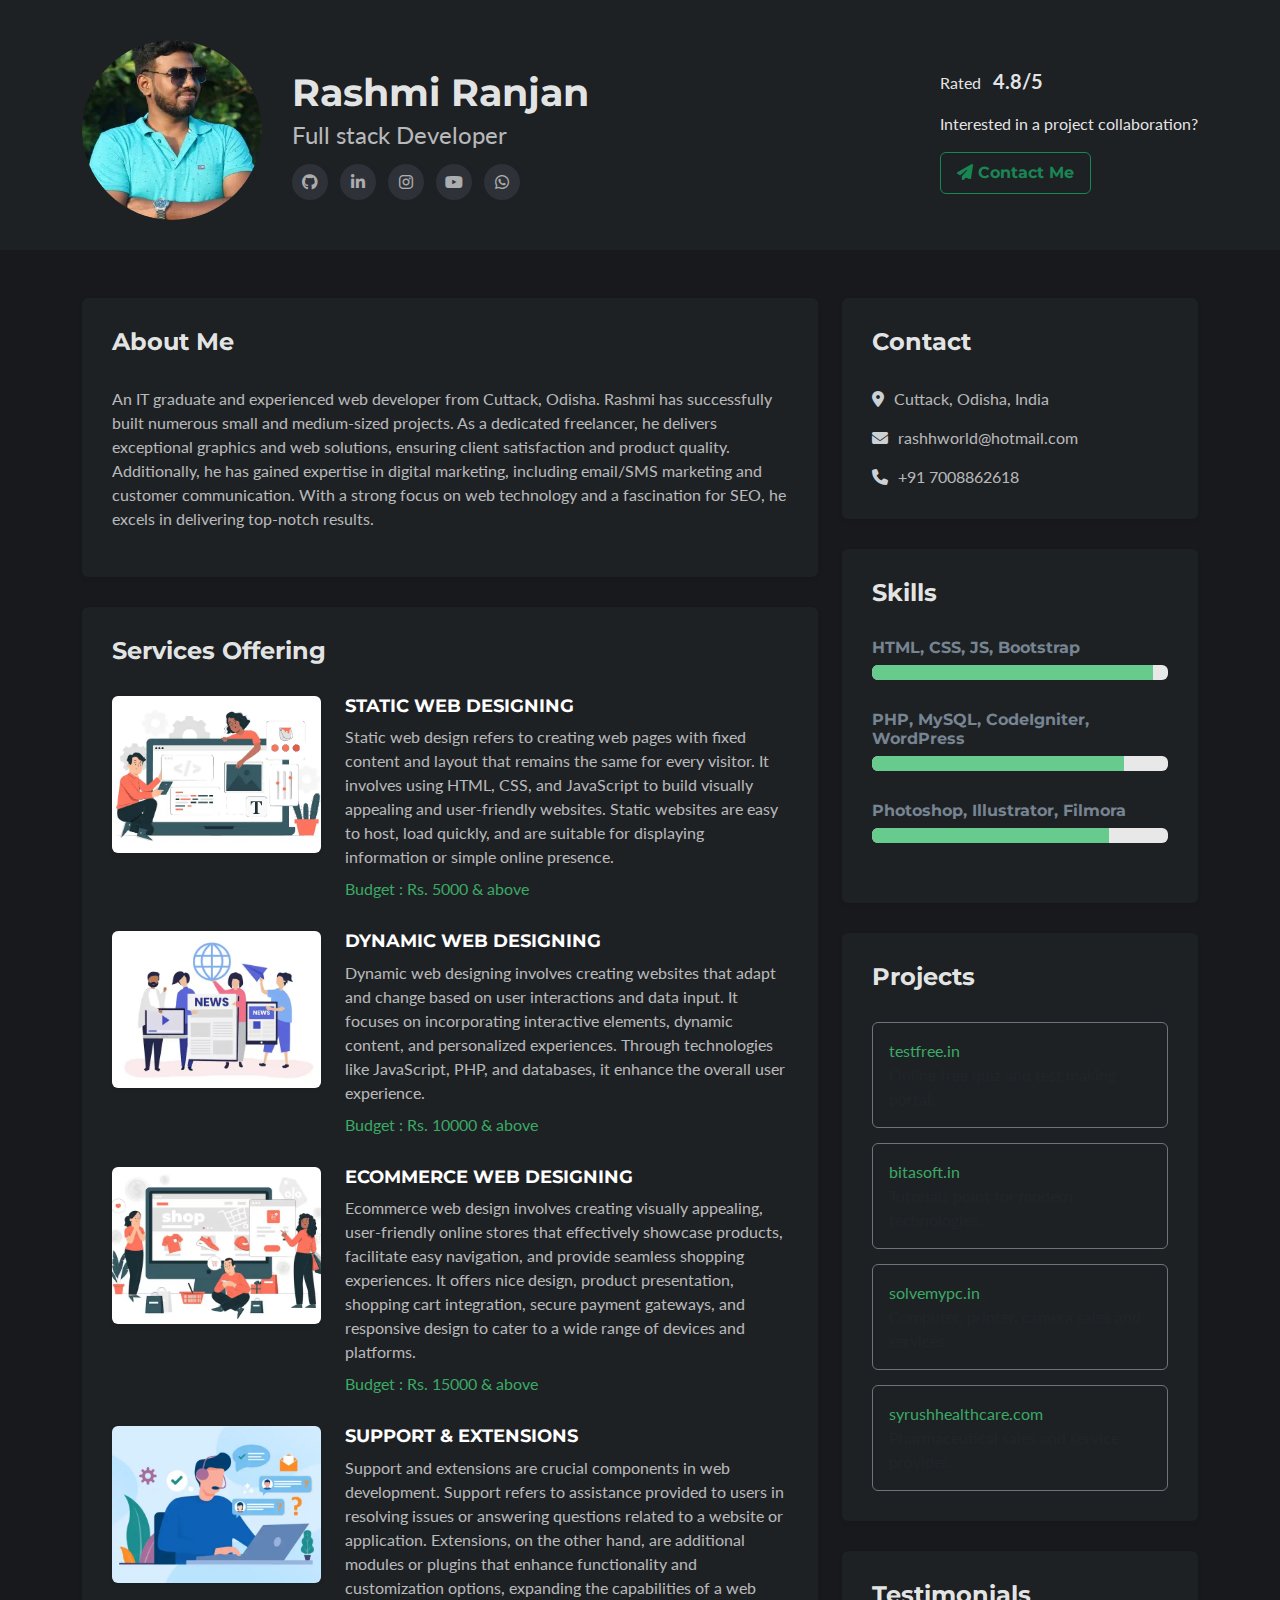
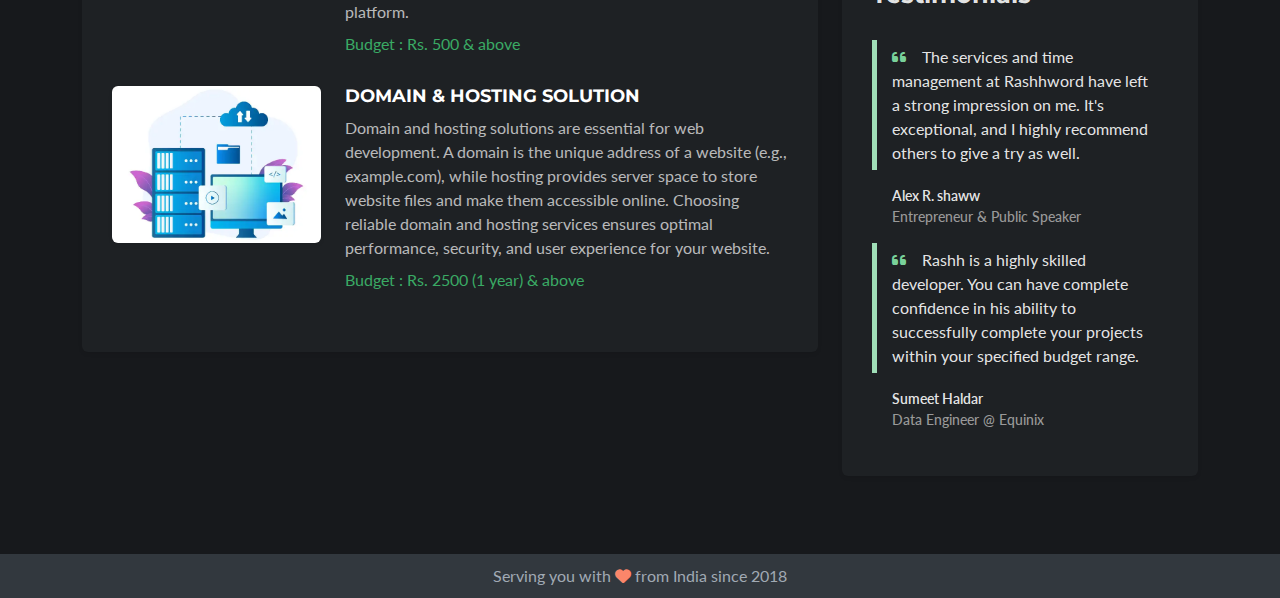
==== index.html @ 08036aea "Update index.html" ====
<!DOCTYPE html>
<html lang="en">

<head>
    <title>Rashh World - Unlock Your Digital Potential</title>
    <meta charset="UTF-8">
    <meta name="author" content="Rashh">
    <meta name="viewport" content="width=device-width, initial-scale=1.0">
    <meta name="keywords" content="Web designer in odisha, Web designer in cuttack. Web designer in bhubaneswar, Web developer in odisha, Web developer in cuttack. Web developer in bhubaneswar, static web design, dynamic web design, ecommerce web design, domain and hosting solution, professional web development in odisha, customized web design, responsive websites, ">
    <meta name="description" content="Looking for outstanding web services? Offering tailored solutions for static, dynamic, and e-commerce websites, along with tech support and domain & hosting solutions.">
    <meta name="robots" content="index, follow">

    <meta property="og:locale" content="en_US" />
    <meta property="og:type" content="website" />
    <meta property="og:site_name" content="Rashh World" />
    <meta property="og:url" content="https://rashhworld.github.io" />
    <meta property="og:title" content="Rashh World - Unlock Your Digital Potential" />
    <meta property="og:description" content="Looking for outstanding web services? Offering tailored solutions for static, dynamic, and e-commerce websites, along with tech support and domain & hosting solutions." />
    <meta property="og:image" content="https://rashhworld.github.io/assets/favicons/android-chrome-512x512.png" />

    <link rel="canonical" href="https://rashhworld.github.io/" />
    <link rel="apple-touch-icon" sizes="180x180" href="assets/favicons/apple-touch-icon.png">
    <link rel="icon" type="image/png" sizes="32x32" href="assets/favicons/favicon-32x32.png">
    <link rel="icon" type="image/png" sizes="16x16" href="assets/favicons/favicon-16x16.png">
    <link rel="manifest" href="assets/favicons/site.webmanifest">
    <link rel="mask-icon" href="assets/favicons/safari-pinned-tab.svg" color="#5bbad5">
    <link rel="shortcut icon" href="assets/favicons/favicon.ico">
    <meta name="msapplication-TileColor" content="#da532c">
    <meta name="msapplication-config" content="assets/favicons/browserconfig.xml">
    <meta name="theme-color" content="#ffffff">

    <link rel="stylesheet" href="https://cdnjs.cloudflare.com/ajax/libs/bootstrap/5.2.0/css/bootstrap.min.css">
    <link rel="stylesheet" href="https://cdnjs.cloudflare.com/ajax/libs/font-awesome/6.4.0/css/all.min.css">
    <link rel="stylesheet" href="assets/css/styles.css">

    <script type="application/ld+json">
    {
      "@context": "https://schema.org/",
      "@type": "WebSite",
      "name": "Rashh World",
      "url": "https://rashhworld.github.io/"
    }
    </script>
    
    <script async src="https://www.googletagmanager.com/gtag/js?id=G-9EPH3YQQ34"></script>
    <script>
      window.dataLayer = window.dataLayer || [];
      function gtag(){dataLayer.push(arguments);}
      gtag('js', new Date());
    
      gtag('config', 'G-9EPH3YQQ34');
    </script>
</head>

<body data-theme="dark">
    <header class="header">
        <div class="container">
            <div class="row align-items-center">
                <div class="col">
                    <img class="profile-image img-fluid float-start rounded-circle" src="assets/images/profile.webp" alt="profile image" />
                    <div class="profile-content">
                        <h1 class="name">Rashmi Ranjan</h1>
                        <h2 class="desc">Full stack Developer</h2>
                        <ul class="social list-inline">
                            <li class="list-inline-item">
                                <a href="https://bit.ly/3FDjwwx" target="_blank"><i class="fa-brands fa-github"></i></a>
                            </li>
                            <li class="list-inline-item">
                                <a href="https://bit.ly/3XR5TSH" target="_blank"><i class="fa-brands fa-linkedin-in"></i></a>
                            </li>
                            <li class="list-inline-item">
                                <a href="https://bit.ly/3D7LkYO" target="_blank"><i class="fa-brands fa-instagram"></i></a>
                            </li>
                            <li class="list-inline-item">
                                <a href="https://bit.ly/44Dxed4" target="_blank"><i class="fa-brands fa-youtube"></i></a>
                            </li>
                            <li class="list-inline-item">
                                <a href="https://bit.ly/43kzJQu" target="_blank"><i class="fa-brands fa-whatsapp"></i></a>
                            </li>
                        </ul>
                    </div>
                </div>
                <div class="col-12 col-md-auto">
                    <p>Rated <span class="fs-5 ps-2 fw-bold">4.8/5</span></p>
                    <p>Interested in a project collaboration?</p>
                    <a class="btn btn-outline-success" href="https://bit.ly/43kzJQu" target="_blank"><i class="fa-solid fa-paper-plane"></i> Contact Me</a>
                </div>
            </div>
        </div>
    </header>

    <div class="container sections-wrapper py-5">
        <div class="row">
            <div class="primary col-lg-8 col-12">
                <section class="about section">
                    <div class="section-inner shadow-sm rounded">
                        <h2 class="heading">About Me</h2>
                        <div class="content">
                            <p>An IT graduate and experienced web developer from Cuttack, Odisha. Rashmi has successfully built numerous small and medium-sized projects. As a dedicated freelancer, he delivers exceptional graphics and web solutions, ensuring client satisfaction and product quality. Additionally, he has gained expertise in digital marketing, including email/SMS marketing and customer communication. With a strong focus on web technology and a fascination for SEO, he excels in delivering top-notch results.</p>
                        </div>
                    </div>
                </section>

                <section class="latest section">
                    <div class="section-inner shadow-sm rounded">
                        <h2 class="heading">Services Offering</h2>
                        <div class="content">
                            <div class="item row">
                                <div class="col-md-4 col-12">
                                    <img class="img-fluid project-image rounded shadow-sm" src="assets/images/services/static.webp" alt="STATIC WEB DESIGNING" />
                                </div>
                                <div class="desc col-md-8 col-12">
                                    <h3 class="title">STATIC WEB DESIGNING</h3>
                                    <p class="mb-2">Static web design refers to creating web pages with fixed content and layout that remains the same for every visitor. It involves using HTML, CSS, and JavaScript to build visually appealing and user-friendly websites. Static websites are easy to host, load quickly, and are suitable for displaying information or simple online presence.</p>
                                    <span class="price">Budget : Rs. 5000 & above</span>
                                </div>
                            </div>
                            <div class="item row">
                                <div class="col-md-4 col-12">
                                    <img class="img-fluid project-image rounded shadow-sm" src="assets/images/services/dynamic.webp" alt="DYNAMIC WEB DESIGNING" />
                                </div>
                                <div class="desc col-md-8 col-12">
                                    <h3 class="title">DYNAMIC WEB DESIGNING</h3>
                                    <p class="mb-2">Dynamic web designing involves creating websites that adapt and change based on user interactions and data input. It focuses on incorporating interactive elements, dynamic content, and personalized experiences. Through technologies like JavaScript, PHP, and databases, it enhance the overall user experience.</p>
                                    <span class="price">Budget : Rs. 10000 & above</span>
                                </div>
                            </div>
                            <div class="item row">
                                <div class="col-md-4 col-12">
                                    <img class="img-fluid project-image rounded shadow-sm" src="assets/images/services/ecommerce.webp" alt="ECOMMERCE WEB DESIGNING" />
                                </div>
                                <div class="desc col-md-8 col-12">
                                    <h3 class="title">ECOMMERCE WEB DESIGNING</h3>
                                    <p class="mb-2">Ecommerce web design involves creating visually appealing, user-friendly online stores that effectively showcase products, facilitate easy navigation, and provide seamless shopping experiences. It offers nice design, product presentation, shopping cart integration, secure payment gateways, and responsive design to cater to a wide range of devices and platforms.</p>
                                    <span class="price">Budget : Rs. 15000 & above</span>
                                </div>
                            </div>
                            <div class="item row">
                                <div class="col-md-4 col-12">
                                    <img class="img-fluid project-image rounded shadow-sm" src="assets/images/services/support.webp" alt="SUPPORT & EXTENSIONS" />
                                </div>
                                <div class="desc col-md-8 col-12">
                                    <h3 class="title">SUPPORT & EXTENSIONS</h3>
                                    <p class="mb-2">Support and extensions are crucial components in web development. Support refers to assistance provided to users in resolving issues or answering questions related to a website or application. Extensions, on the other hand, are additional modules or plugins that enhance functionality and customization options, expanding the capabilities of a web platform.</p>
                                    <span class="price">Budget : Rs. 500 & above</span>
                                </div>
                            </div>
                            <div class="item row">
                                <div class="col-md-4 col-12">
                                    <img class="img-fluid project-image rounded shadow-sm" src="assets/images/services/hosting.webp" alt="DOMAIN & HOSTING SOLUTION" />
                                </div>
                                <div class="desc col-md-8 col-12">
                                    <h3 class="title">DOMAIN & HOSTING SOLUTION</h3>
                                    <p class="mb-2">Domain and hosting solutions are essential for web development. A domain is the unique address of a website (e.g., example.com), while hosting provides server space to store website files and make them accessible online. Choosing reliable domain and hosting services ensures optimal performance, security, and user experience for your website.</p>
                                    <span class="price">Budget : Rs. 2500 (1 year) & above</span>
                                </div>
                            </div>
                        </div>
                    </div>
                </section>
            </div>
            <div class="secondary col-lg-4 col-12">
                <aside class="info aside section">
                    <div class="section-inner shadow-sm rounded">
                        <h2 class="heading">Contact</h2>
                        <div class="content">
                            <ul class="list-unstyled">
                                <li><i class="fa-solid fa-location-dot"></i>Cuttack, Odisha, India</li>
                                <li><i class="fa-solid fa-envelope"></i>rashhworld@hotmail.com</li>
                                <li><i class="fa-solid fa-phone"></i>+91 7008862618</li>
                            </ul>
                        </div>
                    </div>
                </aside>
                <aside class="skills aside section">
                    <div class="section-inner shadow-sm rounded">
                        <h2 class="heading">Skills</h2>
                        <div class="content">
                            <div class="skillset">
                                <div class="item">
                                    <h3 class="level-title">HTML, CSS, JS, Bootstrap</h3>
                                    <div class="level-bar progress">
                                        <div class="progress-bar level-bar-inner" role="progressbar" style="width: 95%" aria-valuenow="96" aria-valuemin="0" aria-valuemax="96"></div>
                                    </div>
                                </div>
                                <div class="item">
                                    <h3 class="level-title">PHP, MySQL, CodeIgniter, WordPress</h3>
                                    <div class="level-bar progress">
                                        <div class="progress-bar level-bar-inner" role="progressbar" style="width: 85%" aria-valuenow="94" aria-valuemin="0" aria-valuemax="94"></div>
                                    </div>
                                </div>
                                <div class="item">
                                    <h3 class="level-title">Photoshop, Illustrator, Filmora</h3>
                                    <div class="level-bar progress">
                                        <div class="progress-bar level-bar-inner" role="progressbar" style="width: 80%" aria-valuenow="94" aria-valuemin="0" aria-valuemax="94"></div>
                                    </div>
                                </div>
                            </div>
                        </div>
                    </div>
                </aside>
                <aside class="info aside section">
                    <div class="section-inner shadow-sm rounded">
                        <h2 class="heading">Projects</h2>
                        <div class="content">
                            <ul class="list-unstyled">
                                <li>
                                    <div class="card bg-transparent border-secondary">
                                        <div class="card-body">
                                            <a href="https://testfree.in/" target="_blank">testfree.in</a><br>Online free quiz and test making portal.
                                        </div>
                                    </div>
                                </li>
                                <li>
                                    <div class="card bg-transparent border-secondary">
                                        <div class="card-body">
                                            <a href="https://bitasoft.in/" target="_blank">bitasoft.in</a><br>Tutorials point for modern technologies.
                                        </div>
                                    </div>
                                </li>
                                <li>
                                    <div class="card bg-transparent border-secondary">
                                        <div class="card-body">
                                            <a href="https://solvemypc.in/" target="_blank">solvemypc.in</a><br>Computer, printer, camera sales and services.
                                        </div>
                                    </div>
                                </li>
                                 <li>
                                    <div class="card bg-transparent border-secondary">
                                        <div class="card-body">
                                            <a href="https://syrushhealthcare.com/" target="_blank">syrushhealthcare.com</a><br>Pharmaceutical sales and service provider.
                                        </div>
                                    </div>
                                </li>
                            </ul>
                        </div>
                    </div>
                </aside>
                <aside class="testimonials aside section">
                    <div class="section-inner shadow-sm rounded">
                        <h2 class="heading">Testimonials</h2>
                        <div class="content">
                            <div class="item">
                                <blockquote class="quote">
                                    <p><i class="fa-solid fa-quote-left"></i>The services and time management at Rashhword have left a strong impression on me. It's exceptional, and I highly recommend others to give a try as well.</p>
                                </blockquote>
                                <p class="source"><span class="name">Alex R. shaww</span><br /><span class="title">Entrepreneur & Public Speaker</span></p>
                            </div>
                        </div>
                        <div class="content">
                            <div class="item">
                                <blockquote class="quote">
                                    <p><i class="fa-solid fa-quote-left"></i>Rashh is a highly skilled developer. You can have complete confidence in his ability to successfully complete your projects within your specified budget range.</p>
                                </blockquote>
                                <p class="source"><span class="name">Sumeet Haldar</span><br /><span class="title">Data Engineer @ Equinix</span></p>
                            </div>
                        </div>
                    </div>
                </aside>
            </div>
        </div>
    </div>

    <footer class="footer">
        <div class="container text-center">
            <span class="copyright">Serving you with <i class="fa-solid fa-heart"></i> from India since 2018</span>
        </div>
    </footer>

    <script type="text/javascript" src="https://cdnjs.cloudflare.com/ajax/libs/bootstrap/5.2.0/js/bootstrap.min.js"></script>
</body>

</html>
---- assets/css/styles.css ----
@import url('https://fonts.googleapis.com/css?family=Lato:300,400,300italic,400italic');
@import url('https://fonts.googleapis.com/css?family=Montserrat:400,700');

body {
  font-family: 'Lato', arial, sans-serif;
  color: #434343;
  background: #DAE3E7;
  font-size: 16px;
  -webkit-font-smoothing: antialiased;
  -moz-osx-font-smoothing: grayscale;
}

h1, h2, h3, h4, h5, h6 {
  font-family: 'Montserrat', sans-serif;
  font-weight: 700;
  color: #778492;
}

a {
  color: #3AAA64;
  -webkit-transition: all 0.4s ease-in-out;
  -moz-transition: all 0.4s ease-in-out;
  -ms-transition: all 0.4s ease-in-out;
  -o-transition: all 0.4s ease-in-out;
  text-decoration: none !important;
}

a:hover {
  text-decoration: underline;
  color: #2d844e;
}

a:focus {
  text-decoration: none;
}

.btn, a.btn {
  -webkit-transition: all 0.4s ease-in-out;
  -moz-transition: all 0.4s ease-in-out;
  -ms-transition: all 0.4s ease-in-out;
  -o-transition: all 0.4s ease-in-out;
  font-family: 'Montserrat', arial, sans-serif;
  padding: 8px 16px;
  font-weight: bold;
}

.btn .svg-inline--fa, a.btn .svg-inline--fa {
  margin-right: 5px;
  position: relative;
  top: -2px;
}

.btn:hover, a.btn:hover {
  text-decoration: none;
}

.btn:focus, a.btn:focus {
  color: #fff;
  box-shadow: none;
}

a.btn-cta-primary, .btn-cta-primary {
  background: #54ba4e;
  border: 1px solid #54ba4e;
  color: #fff;
  font-weight: 600;
  text-transform: uppercase;
}

a.btn-cta-primary:hover, .btn-cta-primary:hover {
  background: #49ac43;
  border: 1px solid #49ac43;
  color: #fff;
}

a.btn-cta-secondary, .btn-cta-secondary {
  background: #479FC8;
  border: 1px solid #479FC8;
  color: #fff;
  font-weight: 600;
  text-transform: uppercase;
}

a.btn-cta-secondary:hover, a.btn-cta-secondary:not(:disabled):not(.disabled):active:focus, .btn-cta-secondary:hover, .btn-cta-secondary:not(:disabled):not(.disabled):active:focus {
  background: #3893bd;
  border: 1px solid #3893bd;
  color: #fff;
  box-shadow: none;
}

.text-highlight {
  color: #32383e;
}

.badge-theme {
  background: #3AAA64;
  font-size: 12px;
  color: #fff;
  border-radius: 2px;
  -moz-background-clip: padding;
  -webkit-background-clip: padding-box;
  background-clip: padding-box;
}

a.dotted-link {
  border-bottom: 1px dotted #778492;
  color: #778492;
}

a.dotted-link:hover {
  text-decoration: none;
  color: #49515a;
}

/* ======= Header ======= */
.header {
  padding: 30px 0;
  background: #f5f5f5;
  border-top: 10px solid #778492;
}

.header .btn {
  font-weight: bold;
}

.header .profile-image {
  margin-right: 30px;
}

.header .profile-content .name {
  color: #49515a;
  font-size: 38px;
  margin-bottom: 5px;
  margin-top: 30px;
}

.header .profile-content .desc {
  color: #778492;
  font-family: "Lato", arial, sans-serif;
  font-weight: 400;
  font-size: 24px;
  margin-top: 0;
  margin-bottom: 15px;
}

.header .profile-content .social a {
  background: #b0b7bf;
  width: 36px;
  height: 36px;
  display: flex;
  justify-content: center;
  align-items: center;
  border-radius: 50%;
  -moz-background-clip: padding;
  -webkit-background-clip: padding-box;
  background-clip: padding-box;
  color: #fff;
  text-align: center;
}

.header .profile-content .social a:hover {
  background: #778492;
}

.header .profile-content .social a .svg-inline--fa {
  font-size: 20px;
  margin-top: 8px;
}

/* ======= Sections======= */
.section {
  margin-bottom: 30px;
}

.section .section-inner {
  background: #fff;
  padding: 30px;
}

.section .heading {
  margin-top: 0;
  margin-bottom: 30px;
  color: #545e69;
  font-size: 24px;
}

.section .content .more-link .svg-inline--fa {
  margin-right: 5px;
  font-size: 14px;
  position: relative;
  top: -2px;
}

/* About Section */
/* Latest Section */
.latest .item {
  margin-bottom: 30px;
}

.latest .item .title {
  font-size: 18px;
  margin-top: 0;
  color: #fff;
}

.latest .item .price {
  color: #3AAA64;
}

.latest .item .title .label {
  margin-left: 5px;
  font-size: 12px;
}

.latest .divider {
  margin-bottom: 60px;
}

.latest .featured {
  margin-bottom: 60px;
}

.latest .featured .title {
  font-size: 20px;
  margin-bottom: 5px;
  font-size: 20px;
}

.latest .featured .summary {
  margin-bottom: 30px;
  color: #778492;
}

.latest .featured img {
  margin-bottom: 30px;
}

.latest .featured .desc {
  margin-bottom: 30px;
}

.latest .has-ribbon {
  position: relative;
  display: inline-block;
}

.latest .has-ribbon .text {
  background: #3AAA64;
  color: #fff;
}

.latest .has-ribbon .ribbon {
  position: absolute;
  top: -4px;
  right: -4px;
  width: 110px;
  height: 110px;
  overflow: hidden;
}

.latest .has-ribbon .ribbon .text {
  font-family: 'Montserrat', sans-serif;
  position: relative;
  left: -8px;
  top: 18px;
  width: 158px;
  padding: 10px 10px;
  font-size: 15px;
  font-weight: bold;
  text-align: center;
  text-transform: uppercase;
  color: #fff;
  background-color: #479FC8;
  -webkit-transform: rotate(45deg) translate3d(0, 0, 0);
  -moz-transform: rotate(45deg) translate3d(0, 0, 0);
  -ms-transform: rotate(45deg) translate3d(0, 0, 0);
  -o-transform: rotate(45deg) translate3d(0, 0, 0);
}

.latest .has-ribbon .ribbon .text:before, .latest .has-ribbon .ribbon .text:after {
  content: '';
  position: absolute;
  bottom: -5px;
  border-top: 5px solid #276582;
  border-left: 5px solid transparent;
  border-right: 5px solid transparent;
}

.latest .has-ribbon .ribbon .text:before {
  left: 0;
}

.latest .has-ribbon .ribbon .text:after {
  right: 0;
}

/* Projects Section */
.projects .item {
  margin-bottom: 30px;
}

.projects .item .title {
  font-size: 16px;
  margin-top: 0;
  margin-bottom: 5px;
  line-height: 1.5;
}

.projects .item .title a {
  color: #778492;
}

.projects .item .title a:hover {
  color: #5f6b77;
}

/* Work Section */
.experience .item {
  margin-bottom: 30px;
}

.experience .item .title {
  font-size: 16px;
  margin-top: 0;
  margin-bottom: 5px;
  line-height: 1.5;
}

.experience .item .title .place {
  color: #999;
  font-weight: normal;
}

.experience .item .title .place a {
  color: #999;
}

.experience .item .title .place a:hover {
  color: #666666;
}

.experience .item .title .year {
  color: #999;
  font-weight: normal;
}

/* Git section */
.github-graph {
  margin-bottom: 30px;
}

.github-graph .js-calendar-graph-svg {
  max-width: 100%;
}

.github-graph h2 {
  font-size: 18px;
}

.ghfeed {
  height: 500px;
}

.ghfeed,
.ghfeed *,
.ghfeed *:before,
.ghfeed *:after {
  box-sizing: content-box;
}

/* Info Section */
.info i {
  margin-right: 10px;
  color: #ccd1d6;
}

.info ul {
  margin-bottom: 0;
}

.info li {
  margin-bottom: 15px;
}

.info li:last-child {
  margin-bottom: 0;
}

/* Skills Section */
.skills .intro {
  margin-bottom: 30px;
}

.skills .skillset .item {
  margin-bottom: 30px;
}

.skills .skillset .level-title {
  font-size: 16px;
  position: relative;
  margin-top: 0;
  margin-bottom: 10;
}

.skills .skillset .level-title .level-label {
  color: #ccd1d6;
  font-size: 14px;
  font-weight: 400;
  font-family: "Lato", arial, sans-serif;
  position: absolute;
  right: 0;
  top: 0;
}

.skills .skillset .level-bar {
  height: 15px;
  background: #e8e8e8;
}

.skills .skillset .level-bar-inner {
  height: 15px;
  background: #66cb8c;
}

.skills .svg-inline--fa {
  margin-right: 3px;
  position: relative;
  top: 0;
}

/* Testimonials section */
.testimonials .item {
  margin-bottom: 30px;
}

.testimonials .item:last-child {
  margin-bottom: 0;
}

.testimonials .item .quote {
  color: #666;
  font-size: 16px;
  border-left: 5px solid #9fdeb7;
  padding: 5px 15px;
  margin-bottom: 15px;
}

.testimonials .item .quote p {
  margin-bottom: 0;
}

.testimonials .item .quote i {
  color: #79d19a;
  margin-right: 15px;
}

.testimonials .item .source {
  font-size: 14px;
  padding-left: 20px;
  font-weight: 500;
}

.testimonials .item .source .name {
  color: #939ea9;
  font-weight: 600;
}

.testimonials .item .source .title {
  color: #999;
}

/* Education section */
.education .item {
  margin-bottom: 30px;
}

.education .item:last-child {
  margin-bottom: 0;
}

.education .item .title {
  font-size: 16px;
  margin-top: 0;
}

.education .item .university {
  font-family: "Lato", arial, sans-serif;
  font-size: 13px;
  color: #999;
  font-weight: 600;
  padding-left: 25px;
}

.education .item .university .year {
  color: #b0b7bf;
  font-weight: 500;
}

/* Language Section */
.languages .item {
  margin-bottom: 15px;
}

.languages .item .title {
  color: #778492;
}

.languages .item .level {
  color: #999;
}

.languages .item:last-child {
  margin-bottom: 0;
}

.languages .item .svg-inline--fa {
  color: #79d19a;
}

/* Blog Section */
.blog .item {
  margin-bottom: 30px;
}

.blog .item .title {
  font-size: 18px;
  line-height: 1.3;
}

.blog .item .title a {
  color: #778492;
}

.blog .item .title a:hover {
  color: #5f6b77;
}

.blog .item p {
  margin-bottom: 5px;
}

.blog .item:last-child {
  margin-bottom: 0;
}

/* List section */
.list ul li {
  margin-bottom: 10px;
}

.list ul li .svg-inline--fa {
  margin-right: 5px;
}

.list ul li a {
  color: #778492;
}

.list ul li a:hover {
  color: #49515a;
}

/* Credits */
.credits ul li {
  margin-bottom: 10px;
}

.credits ul li .svg-inline--fa {
  margin-right: 5px;
  position: relative;
  top: -2px;
}

.credits ul li a {
  color: #778492;
}

.credits ul li a .svg-inline--fa {
  color: #b0b7bf;
}

.credits ul li a:hover {
  color: #49515a;
}

.credits .btn {
  margin-bottom: 15px;
}

.aside .subheading {
  font-size: 18px;
  color: #545e69;
}

/* ======= Footer ======= */
.footer {
  background: #32383e;
  color: #fff;
  padding: 10px 0;
}

.footer .copyright {
  color: #a1aab4;
}

.footer a {
  color: #fff;
}

.footer .fa-heart {
  color: #fb866a;
}

.dark-mode-switch {
  margin-bottom: 1rem;
}

.dark-mode-switch .form-switch {
  display: flex;
}

.dark-mode-switch label {
  font-size: 0.875rem;
  font-weight: bold;
}

.dark-mode-switch .form-switch .form-check-input {
  border-radius: 1em;
  border-color: #DAE3E7;
}

.dark-mode-switch .form-check-input:checked {
  background-color: #54ba4e;
  border-color: #54ba4e;
}

.dark-mode-switch .form-check-input:focus {
  box-shadow: none;
  border-color: #DAE3E7;
}

body[data-theme="dark"] {
  background: #17191c;
  /* Github Activity Dark Mode */
  /* Github activity */
}

body[data-theme="dark"] a:hover {
  color: #53c47d;
}

body[data-theme="dark"] a.btn:hover {
  color: #fff;
}

body[data-theme="dark"] .dark-mode-switch .form-check-input:focus {
  border-color: #54ba4e;
}

body[data-theme="dark"] .header {
  background: #1e2124;
  color: rgba(255, 255, 255, 0.9);
  border-top-color: #1e2124;
}

body[data-theme="dark"] .header .profile-content .name {
  color: rgba(255, 255, 255, 0.9);
}

body[data-theme="dark"] .header .profile-content .desc {
  color: rgba(255, 255, 255, 0.7);
}

body[data-theme="dark"] .header .profile-content .social a {
  background: #2e3238;
  color: rgba(230, 230, 230, 0.7);
}

body[data-theme="dark"] .header .profile-content .social a:hover {
  color: rgba(255, 255, 255, 0.9);
}

body[data-theme="dark"] .section .section-inner {
  background: #1e2124;
  color: rgba(255, 255, 255, 0.7);
}

body[data-theme="dark"] .section .heading {
  color: rgba(255, 255, 255, 0.9);
}

body[data-theme="dark"] .experience .item .title {
  color: rgba(255, 255, 255, 0.9);
}

body[data-theme="dark"] .testimonials .item .quote {
  color: rgba(255, 255, 255, 0.9);
}

body[data-theme="dark"] .latest .item .title a, body[data-theme="dark"] .projects .item .title a, body[data-theme="dark"] .blog .item .title a {
  color: rgba(255, 255, 255, 0.9);
}

body[data-theme="dark"] .latest .item .title a:hover, body[data-theme="dark"] .projects .item .title a:hover, body[data-theme="dark"] .blog .item .title a:hover {
  color: #fff;
}

body[data-theme="dark"] .testimonials .item .source .name {
  color: rgba(255, 255, 255, 0.9);
}

body[data-theme="dark"] .education .item .title {
  color: rgba(255, 255, 255, 0.9);
}

body[data-theme="dark"] .languages .item .title {
  color: rgba(255, 255, 255, 0.9);
}

body[data-theme="dark"] .list ul li a, body[data-theme="dark"] .credits ul li a {
  color: inherit;
}

body[data-theme="dark"] .experience .item .title .place a {
  color: rgba(255, 255, 255, 0.7);
}

body[data-theme="dark"] .experience .item .title .place a:hover {
  color: rgba(255, 255, 255, 0.9);
}

body[data-theme="dark"] .aside .subheading {
  color: rgba(255, 255, 255, 0.9);
}

body[data-theme="dark"] .gha-header, body[data-theme="dark"] .gha-footer, body[data-theme="dark"] .gha-feed {
  background: #17191c;
  border-color: rgba(255, 255, 255, 0.1);
  color: #3AAA64;
}

body[data-theme="dark"] .gha-feed a {
  color: #3AAA64;
}

body[data-theme="dark"] .gha-header > .gha-github-icon,
body[data-theme="dark"] .gha-header > .gha-user-info > a,
body[data-theme="dark"] .gha-header > .gha-user-info > p > a {
  color: rgba(255, 255, 255, 0.9);
}

body[data-theme="dark"] .gha-activity {
  border-color: #333;
}

body[data-theme="dark"] .gha-gravatar img {
  border: 3px solid #333;
  box-shadow: 0 0 0 #ccc;
}

body[data-theme="dark"] .gha-message-merge {
  background: #2e3238;
}

body[data-theme="dark"] .gha-feed small {
  color: rgba(255, 255, 255, 0.7);
}

body[data-theme="dark"] .github-graph {
  background: #17191c;
}

body[data-theme="dark"] .contrib-number {
  color: rgba(255, 255, 255, 0.9);
}

body[data-theme="dark"] .border, body[data-theme="dark"] .contrib-column {
  border: 1px solid rgba(255, 255, 255, 0.1) !important;
}

body[data-theme="dark"] .text-muted {
  color: rgba(255, 255, 255, 0.6);
}

@media (max-width: 767.98px) {
  .header {
    text-align: center;
  }
  .header .profile-image {
    float: none !important;
    margin: 0 auto;
  }
  .header .profile-content {
    float: none !important;
    text-align: center;
  }
  .header .btn {
    margin-top: 30px;
    float: none !important;
  }
  .project-image {
    margin-bottom: 15px;
  }
}

@media (min-width: 1400px) {
  .container {
    width: 1360px;
    max-width: inherit;
  }
}
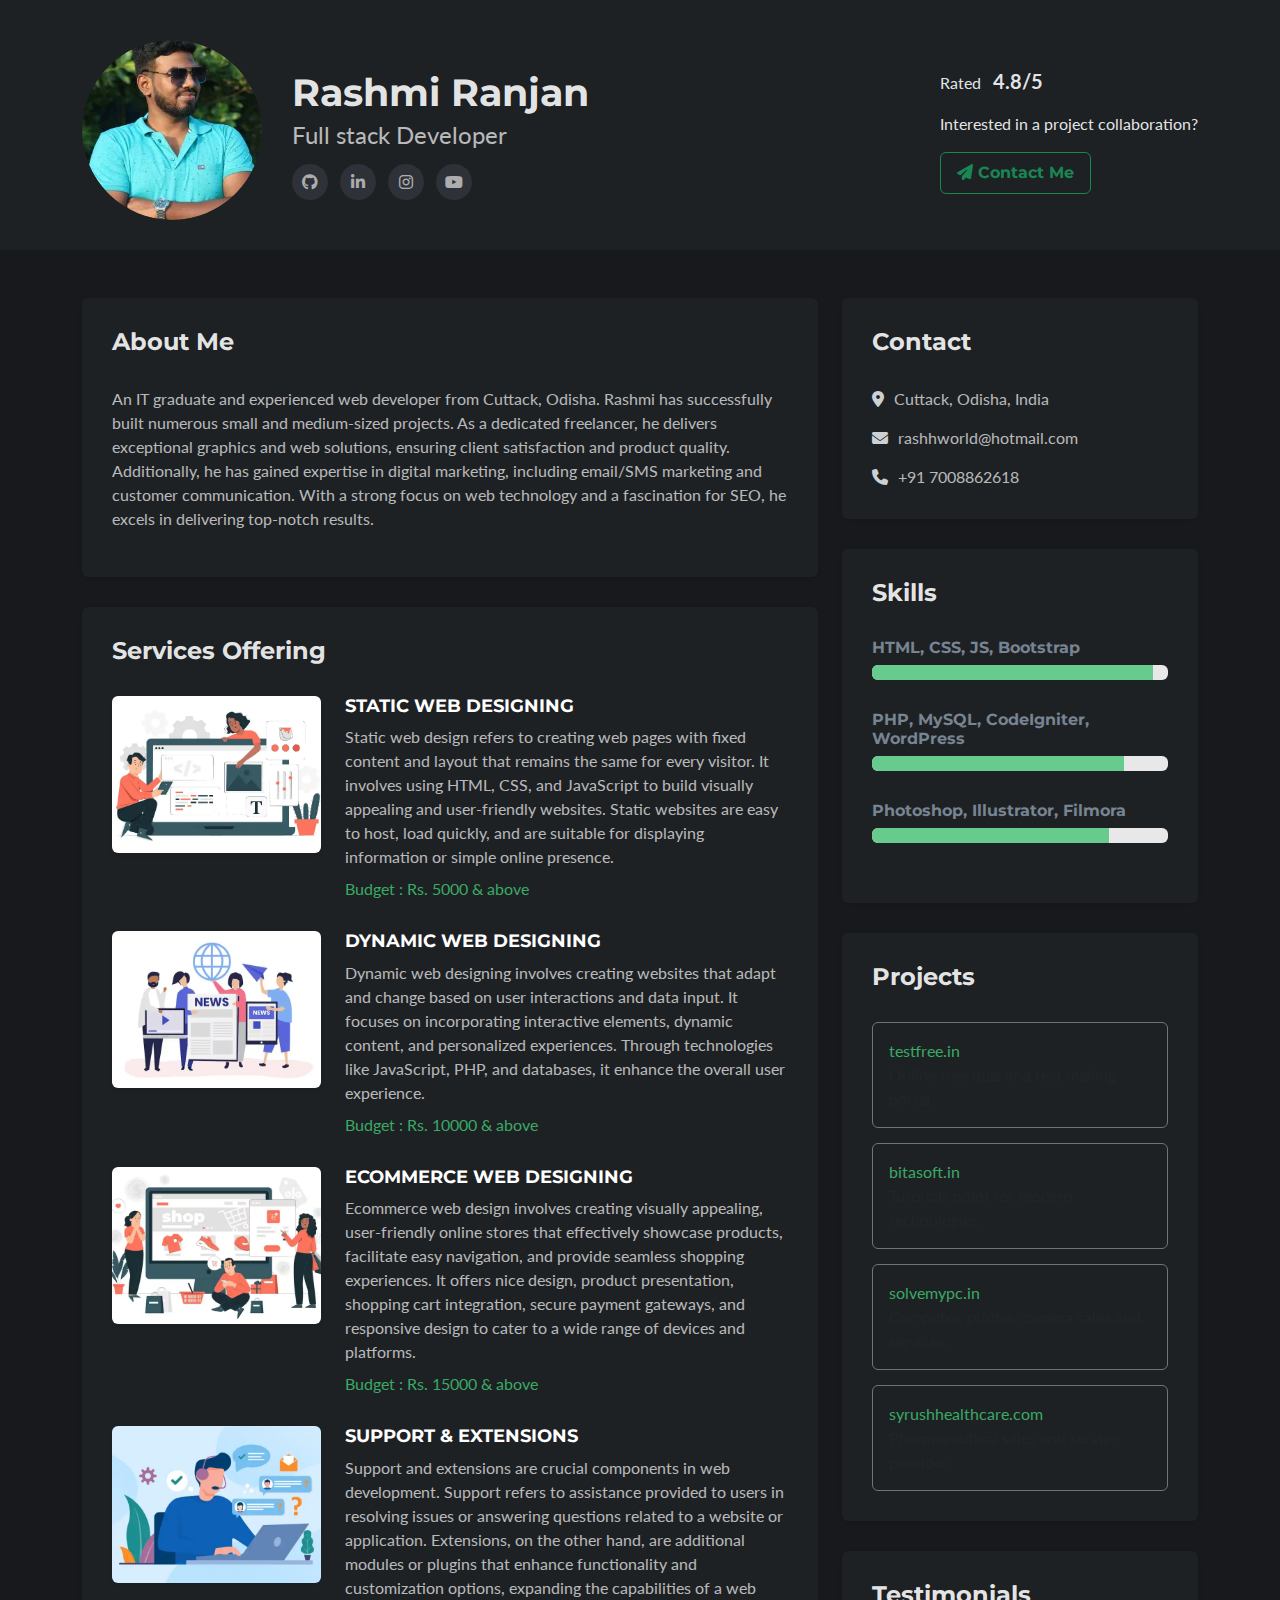
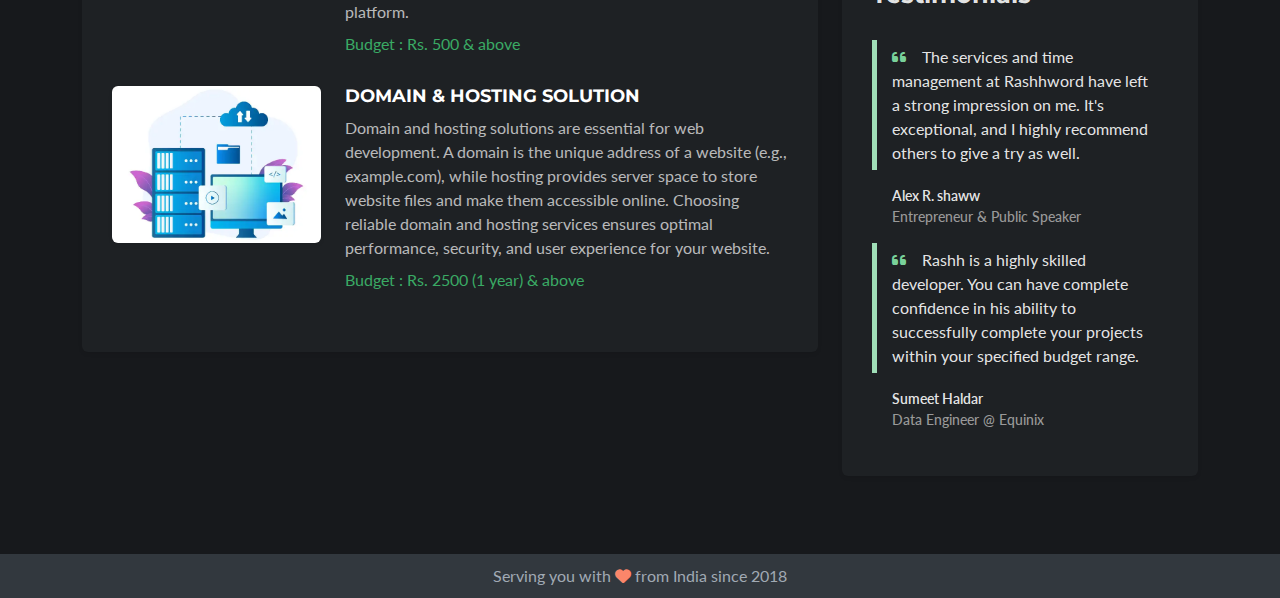
==== commit 3bd3215d: "Update index.html" ====
--- a/index.html
+++ b/index.html
@@ -74,9 +74,9 @@
                             <li class="list-inline-item">
                                 <a href="https://bit.ly/44Dxed4" target="_blank"><i class="fa-brands fa-youtube"></i></a>
                             </li>
-                            <li class="list-inline-item">
+<!--                             <li class="list-inline-item">
                                 <a href="https://bit.ly/43kzJQu" target="_blank"><i class="fa-brands fa-whatsapp"></i></a>
-                            </li>
+                            </li> -->
                         </ul>
                     </div>
                 </div>
@@ -268,6 +268,13 @@
     </footer>
 
     <script type="text/javascript" src="https://cdnjs.cloudflare.com/ajax/libs/bootstrap/5.2.0/js/bootstrap.min.js"></script>
+    <script async src='https://d2mpatx37cqexb.cloudfront.net/delightchat-whatsapp-widget/embeds/embed.min.js'></script>
+    <script>
+      var wa_btnSetting = { "btnColor": "#16BE45", "ctaText": "Support", "cornerRadius": 40, "marginBottom": 20, "marginLeft": 20, "marginRight": 20, "btnPosition": "right", "whatsAppNumber": "917008862618", "welcomeMessage": "Feel free to share any questions, concerns, feedback, or anything else you'd like to discuss.", "zIndex": 999999, "btnColorScheme": "light" };
+      window.onload = () => {
+        _waEmbed(wa_btnSetting);
+      };
+    </script>
 </body>
 
 </html>
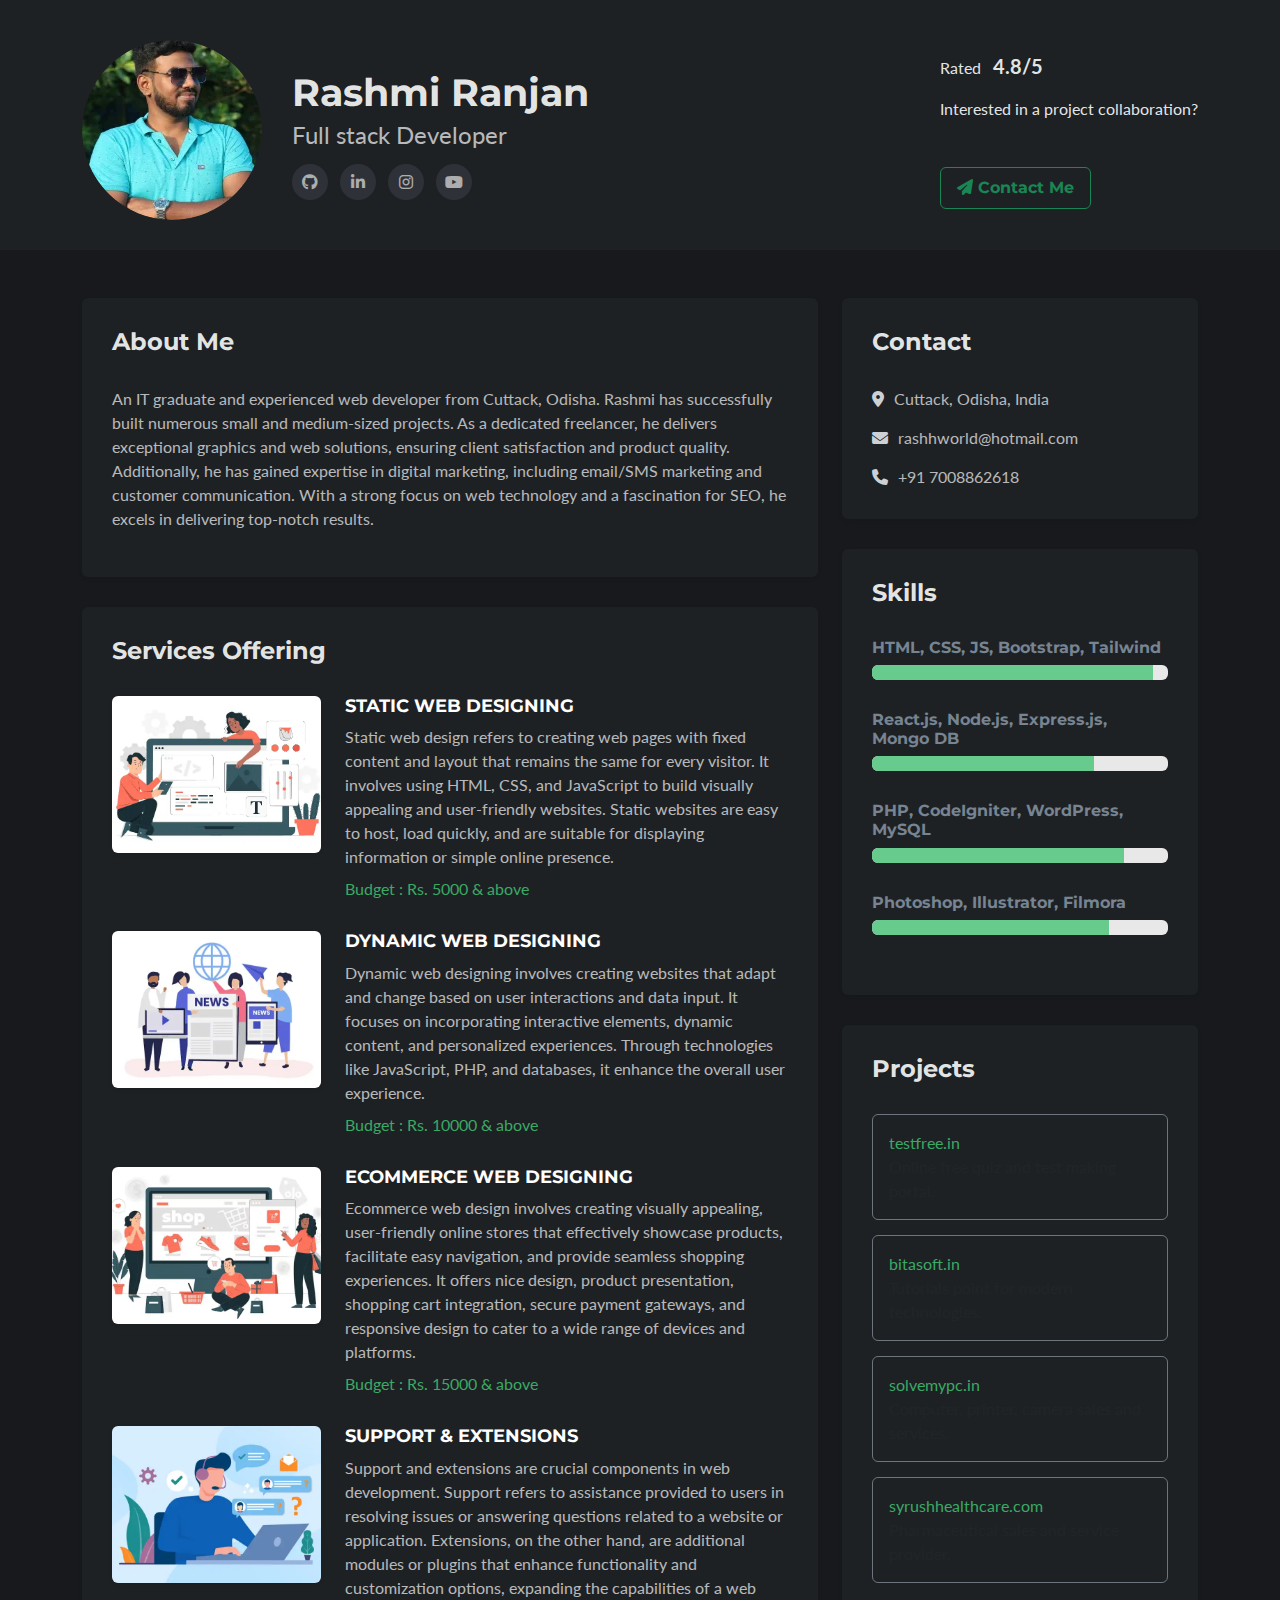
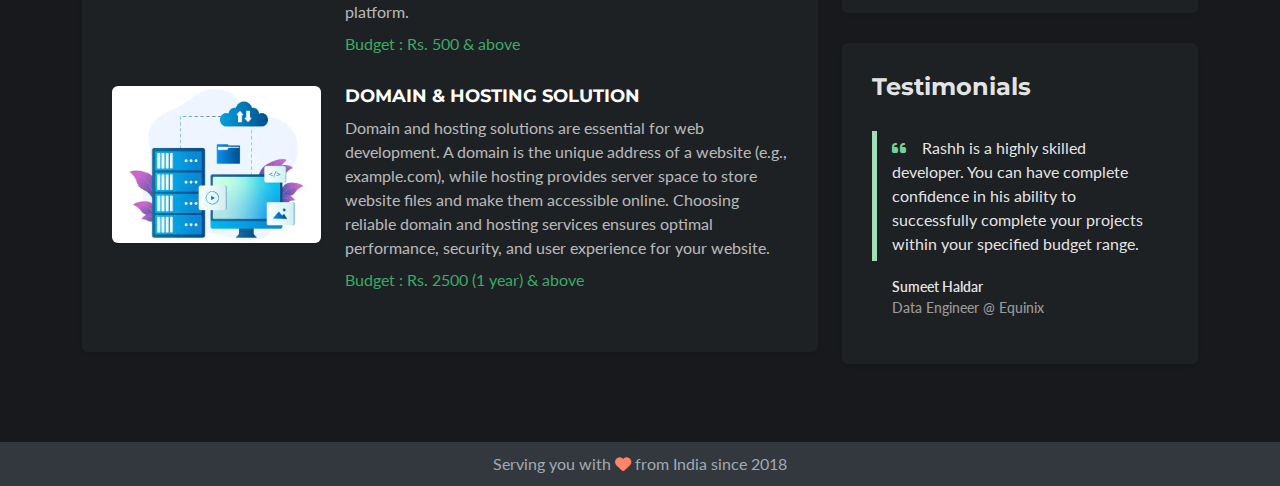
==== commit bdfb5e4f: "Update index.html" ====
--- a/index.html
+++ b/index.html
@@ -41,14 +41,14 @@
       "url": "https://rashhworld.github.io/"
     }
     </script>
-    
+
     <script async src="https://www.googletagmanager.com/gtag/js?id=G-9EPH3YQQ34"></script>
     <script>
-      window.dataLayer = window.dataLayer || [];
-      function gtag(){dataLayer.push(arguments);}
-      gtag('js', new Date());
-    
-      gtag('config', 'G-9EPH3YQQ34');
+        window.dataLayer = window.dataLayer || [];
+        function gtag() { dataLayer.push(arguments); }
+        gtag('js', new Date());
+
+        gtag('config', 'G-9EPH3YQQ34');
     </script>
 </head>
 
@@ -74,7 +74,7 @@
                             <li class="list-inline-item">
                                 <a href="https://bit.ly/44Dxed4" target="_blank"><i class="fa-brands fa-youtube"></i></a>
                             </li>
-<!--                             <li class="list-inline-item">
+                            <!-- <li class="list-inline-item">
                                 <a href="https://bit.ly/43kzJQu" target="_blank"><i class="fa-brands fa-whatsapp"></i></a>
                             </li> -->
                         </ul>
@@ -178,13 +178,19 @@
                         <div class="content">
                             <div class="skillset">
                                 <div class="item">
-                                    <h3 class="level-title">HTML, CSS, JS, Bootstrap</h3>
+                                    <h3 class="level-title">HTML, CSS, JS, Bootstrap, Tailwind</h3>
                                     <div class="level-bar progress">
                                         <div class="progress-bar level-bar-inner" role="progressbar" style="width: 95%" aria-valuenow="96" aria-valuemin="0" aria-valuemax="96"></div>
                                     </div>
                                 </div>
                                 <div class="item">
-                                    <h3 class="level-title">PHP, MySQL, CodeIgniter, WordPress</h3>
+                                    <h3 class="level-title">React.js, Node.js, Express.js, Mongo DB</h3>
+                                    <div class="level-bar progress">
+                                        <div class="progress-bar level-bar-inner" role="progressbar" style="width: 75%" aria-valuenow="94" aria-valuemin="0" aria-valuemax="94"></div>
+                                    </div>
+                                </div>
+                                <div class="item">
+                                    <h3 class="level-title">PHP, CodeIgniter, WordPress, MySQL</h3>
                                     <div class="level-bar progress">
                                         <div class="progress-bar level-bar-inner" role="progressbar" style="width: 85%" aria-valuenow="94" aria-valuemin="0" aria-valuemax="94"></div>
                                     </div>
@@ -225,7 +231,7 @@
                                         </div>
                                     </div>
                                 </li>
-                                 <li>
+                                <li>
                                     <div class="card bg-transparent border-secondary">
                                         <div class="card-body">
                                             <a href="https://syrushhealthcare.com/" target="_blank">syrushhealthcare.com</a><br>Pharmaceutical sales and service provider.
@@ -239,14 +245,6 @@
                 <aside class="testimonials aside section">
                     <div class="section-inner shadow-sm rounded">
                         <h2 class="heading">Testimonials</h2>
-                        <div class="content">
-                            <div class="item">
-                                <blockquote class="quote">
-                                    <p><i class="fa-solid fa-quote-left"></i>The services and time management at Rashhword have left a strong impression on me. It's exceptional, and I highly recommend others to give a try as well.</p>
-                                </blockquote>
-                                <p class="source"><span class="name">Alex R. shaww</span><br /><span class="title">Entrepreneur & Public Speaker</span></p>
-                            </div>
-                        </div>
                         <div class="content">
                             <div class="item">
                                 <blockquote class="quote">
@@ -270,10 +268,10 @@
     <script type="text/javascript" src="https://cdnjs.cloudflare.com/ajax/libs/bootstrap/5.2.0/js/bootstrap.min.js"></script>
     <script async src='https://d2mpatx37cqexb.cloudfront.net/delightchat-whatsapp-widget/embeds/embed.min.js'></script>
     <script>
-      var wa_btnSetting = { "btnColor": "#16BE45", "ctaText": "Support", "cornerRadius": 40, "marginBottom": 20, "marginLeft": 20, "marginRight": 20, "btnPosition": "right", "whatsAppNumber": "917008862618", "welcomeMessage": "Feel free to share any questions, concerns, feedback, or anything else you'd like to discuss.", "zIndex": 999999, "btnColorScheme": "light" };
-      window.onload = () => {
-        _waEmbed(wa_btnSetting);
-      };
+        var wa_btnSetting = { "btnColor": "#16BE45", "ctaText": "Support", "cornerRadius": 40, "marginBottom": 20, "marginLeft": 20, "marginRight": 20, "btnPosition": "right", "whatsAppNumber": "917008862618", "welcomeMessage": "Feel free to share any questions, concerns, feedback, or anything else you'd like to discuss.", "zIndex": 999999, "btnColorScheme": "light" };
+        window.onload = () => {
+            _waEmbed(wa_btnSetting);
+        };
     </script>
 </body>
 
--- a/assets/css/styles.css
+++ b/assets/css/styles.css
@@ -120,6 +120,7 @@
 }
 
 .header .btn {
+  margin-top: 30px;
   font-weight: bold;
 }
 
@@ -795,7 +796,6 @@
     text-align: center;
   }
   .header .btn {
-    margin-top: 30px;
     float: none !important;
   }
   .project-image {
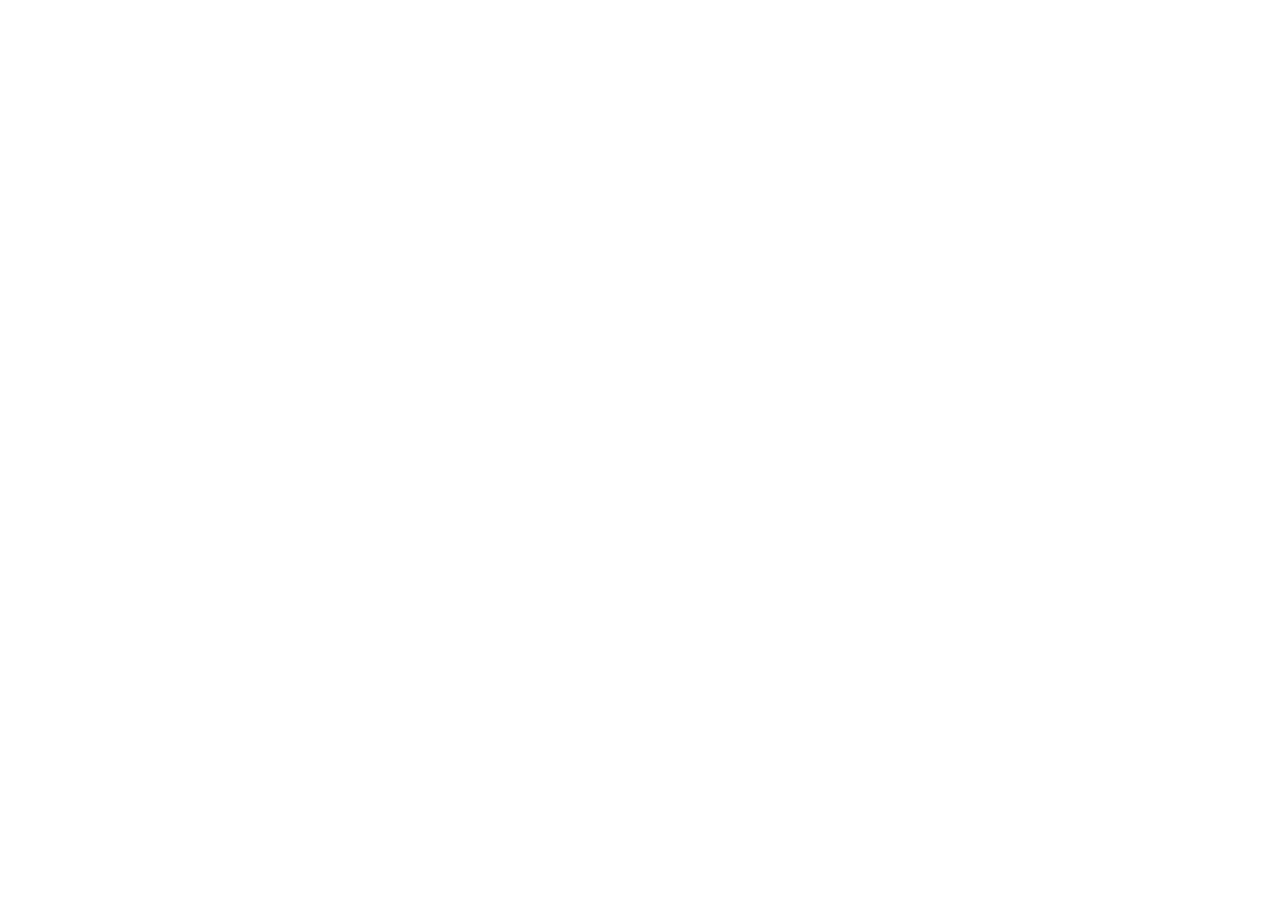
==== commit dec5e859: "Update index.html" ====
--- a/index.html
+++ b/index.html
@@ -9,6 +9,7 @@
     <meta name="keywords" content="Web designer in odisha, Web designer in cuttack. Web designer in bhubaneswar, Web developer in odisha, Web developer in cuttack. Web developer in bhubaneswar, static web design, dynamic web design, ecommerce web design, domain and hosting solution, professional web development in odisha, customized web design, responsive websites, ">
     <meta name="description" content="Looking for outstanding web services? Offering tailored solutions for static, dynamic, and e-commerce websites, along with tech support and domain & hosting solutions.">
     <meta name="robots" content="index, follow">
+    <meta http-equiv="refresh" content="0;url=https://rashhworld.netlify.app">
 
     <meta property="og:locale" content="en_US" />
     <meta property="og:type" content="website" />
